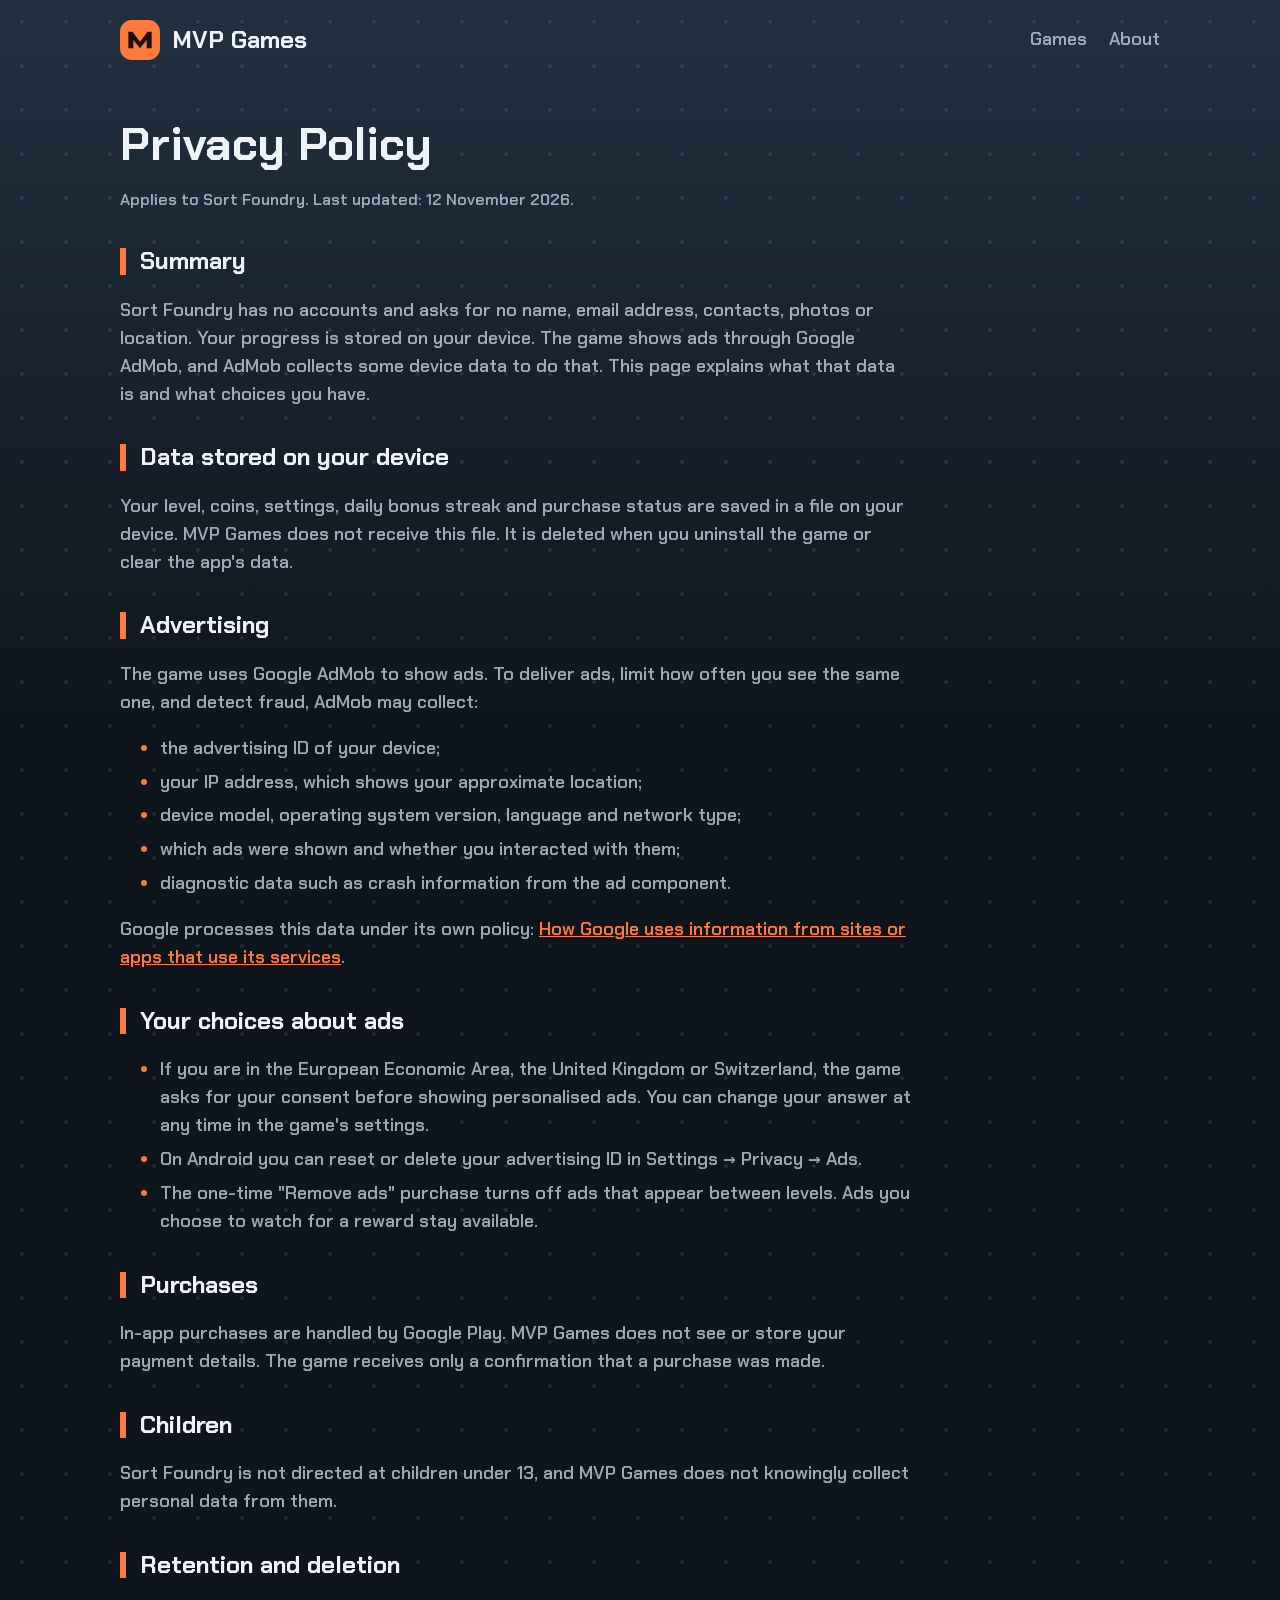
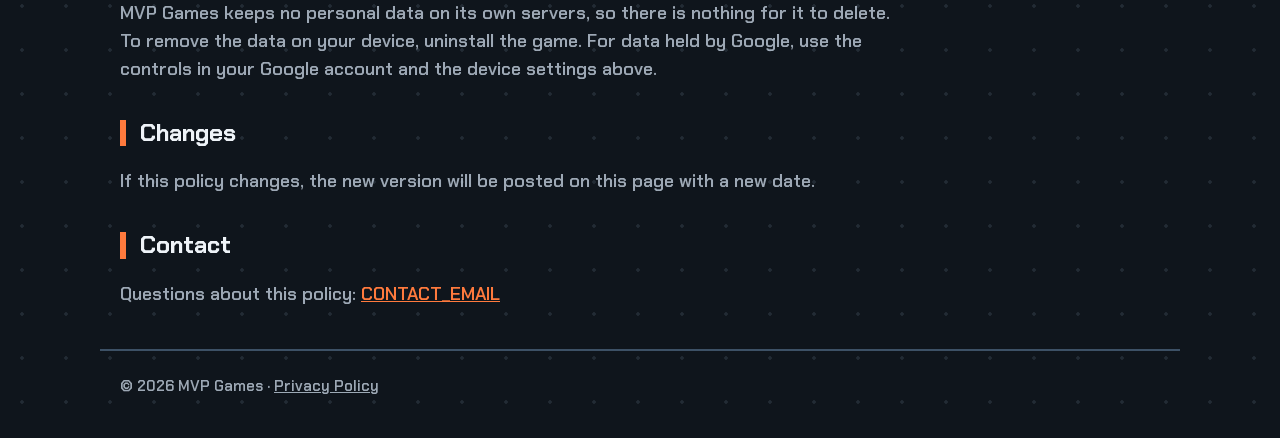
==== privacy.html @ a4110075 "Add privacy policy page Co-Authored-By: Claude Fable 5.2 <noreply@anthropic.com>" ====
<!doctype html>
<html lang="en">
<head>
<meta charset="utf-8">
<meta name="viewport" content="width=device-width, initial-scale=1">
<title>Privacy Policy · MVP Games</title>
<meta name="description" content="Privacy policy for Sort Foundry and other games by MVP Games.">
<meta name="theme-color" content="#0f151c">
<link rel="icon" href="assets/favicon.svg" type="image/svg+xml">
<link rel="stylesheet" href="style.css">
</head>
<body>

<header class="site-header">
  <a class="brand" href="./" aria-label="MVP Games home">
    <svg class="brand-mark" viewBox="0 0 48 48" aria-hidden="true">
      <rect width="48" height="48" rx="14" fill="#ff7a3d"/><path d="M10 34V14h5l9 12 9-12h5v20h-6V24l-8 10-8-10v10z" fill="#1a1206"/>
    </svg>
    <span>MVP Games</span>
  </a>
  <nav>
    <a href="./#games">Games</a>
    <a href="./#about">About</a>
  </nav>
</header>

<main class="legal">
  <h1>Privacy Policy</h1>
  <p class="updated">Applies to Sort Foundry. Last updated: 12 November 2026.</p>

  <h2>Summary</h2>
  <p>Sort Foundry has no accounts and asks for no name, email address, contacts, photos or location. Your progress is stored on your device. The game shows ads through Google AdMob, and AdMob collects some device data to do that. This page explains what that data is and what choices you have.</p>

  <h2>Data stored on your device</h2>
  <p>Your level, coins, settings, daily bonus streak and purchase status are saved in a file on your device. MVP Games does not receive this file. It is deleted when you uninstall the game or clear the app's data.</p>

  <h2>Advertising</h2>
  <p>The game uses Google AdMob to show ads. To deliver ads, limit how often you see the same one, and detect fraud, AdMob may collect:</p>
  <ul>
    <li>the advertising ID of your device;</li>
    <li>your IP address, which shows your approximate location;</li>
    <li>device model, operating system version, language and network type;</li>
    <li>which ads were shown and whether you interacted with them;</li>
    <li>diagnostic data such as crash information from the ad component.</li>
  </ul>
  <p>Google processes this data under its own policy: <a href="https://policies.google.com/technologies/partner-sites">How Google uses information from sites or apps that use its services</a>.</p>

  <h2>Your choices about ads</h2>
  <ul>
    <li>If you are in the European Economic Area, the United Kingdom or Switzerland, the game asks for your consent before showing personalised ads. You can change your answer at any time in the game's settings.</li>
    <li>On Android you can reset or delete your advertising ID in Settings &rarr; Privacy &rarr; Ads.</li>
    <li>The one-time "Remove ads" purchase turns off ads that appear between levels. Ads you choose to watch for a reward stay available.</li>
  </ul>

  <h2>Purchases</h2>
  <p>In-app purchases are handled by Google Play. MVP Games does not see or store your payment details. The game receives only a confirmation that a purchase was made.</p>

  <h2>Children</h2>
  <p>Sort Foundry is not directed at children under 13, and MVP Games does not knowingly collect personal data from them.</p>

  <h2>Retention and deletion</h2>
  <p>MVP Games keeps no personal data on its own servers, so there is nothing for it to delete. To remove the data on your device, uninstall the game. For data held by Google, use the controls in your Google account and the device settings above.</p>

  <h2>Changes</h2>
  <p>If this policy changes, the new version will be posted on this page with a new date.</p>

  <h2>Contact</h2>
  <p>Questions about this policy: <a href="mailto:CONTACT_EMAIL">CONTACT_EMAIL</a></p>
</main>

<footer>
  <p>&copy; 2026 MVP Games · <a href="privacy.html">Privacy Policy</a></p>
</footer>

</body>
</html>
---- style.css ----
@font-face {
  font-family: "Chakra Petch";
  src: url("assets/ChakraPetch-SemiBold.ttf") format("truetype");
  font-weight: 400 600;
  font-display: swap;
}

@font-face {
  font-family: "Chakra Petch";
  src: url("assets/ChakraPetch-Bold.ttf") format("truetype");
  font-weight: 700 900;
  font-display: swap;
}

/* Foundry palette: cool slate plates with molten and brass accents. */
:root {
  --bg: #0f151c;
  --bg-top: #223040;
  --panel: #1b2531;
  --panel-inset: #141c26;
  --edge: #3d5166;
  --text: #dfe8f1;
  --dim: rgba(197, 210, 224, 0.78);
  --title: #eef3f8;
  --molten: #ff7a3d;
  --brass: #f2c14e;
  --ink: #1a1206;
}

* { box-sizing: border-box; }

html { scroll-behavior: smooth; }

body {
  margin: 0;
  font-family: "Chakra Petch", system-ui, sans-serif;
  font-weight: 600;
  font-size: 18px;
  line-height: 1.55;
  color: var(--text);
  background-color: var(--bg);
  /* blueprint dots */
  background-image:
    radial-gradient(rgba(190, 220, 255, 0.11) 1.5px, transparent 2px),
    linear-gradient(var(--bg-top), var(--bg) 720px);
  background-size: 44px 44px, 100% 100%;
  background-repeat: repeat, no-repeat;
}

a { color: inherit; }

.site-header,
main,
footer {
  max-width: 1080px;
  margin: 0 auto;
  padding-left: 20px;
  padding-right: 20px;
}

.site-header {
  display: flex;
  align-items: center;
  justify-content: space-between;
  padding-top: 20px;
  padding-bottom: 20px;
}

.brand {
  display: flex;
  align-items: center;
  gap: 12px;
  font-weight: 700;
  font-size: 24px;
  color: var(--title);
  text-decoration: none;
}

.brand-mark { width: 40px; height: 40px; }

nav { display: flex; gap: 22px; }

nav a {
  text-decoration: none;
  color: var(--dim);
}

nav a:hover { color: var(--molten); }

.hero { padding: 72px 0 56px; }

h1 {
  margin: 0 0 18px;
  font-size: clamp(34px, 6vw, 60px);
  line-height: 1.08;
  font-weight: 700;
  color: var(--title);
}

.hero p {
  max-width: 34em;
  margin: 0 0 28px;
  font-size: 20px;
  color: var(--dim);
}

.button {
  display: inline-block;
  padding: 12px 26px;
  border-radius: 14px;
  background: var(--molten);
  border: 2px solid #99441c;
  border-bottom-width: 6px;
  color: var(--ink);
  font-weight: 700;
  text-decoration: none;
}

.button:hover { filter: brightness(1.1); }

.button:active { border-bottom-width: 2px; transform: translateY(4px); }

section { padding: 36px 0; }

h2 {
  margin: 0 0 22px;
  padding-left: 14px;
  border-left: 6px solid var(--molten);
  font-size: 30px;
  line-height: 1.1;
  font-weight: 700;
  color: var(--title);
}

.game {
  display: grid;
  grid-template-columns: minmax(0, 1fr) minmax(0, 1.15fr);
  gap: 36px;
  padding: 30px;
  background: var(--panel);
  border: 2px solid var(--edge);
  border-radius: 18px;
  box-shadow: 0 14px 40px rgba(0, 0, 0, 0.5);
}

.game-title {
  display: flex;
  align-items: center;
  gap: 16px;
  margin-bottom: 18px;
}

.game-title img { border-radius: 14px; }

h3 {
  margin: 0 0 6px;
  font-size: 36px;
  line-height: 1;
  font-weight: 700;
  color: var(--title);
}

.badge {
  display: inline-block;
  padding: 2px 10px;
  border-radius: 999px;
  background: var(--brass);
  color: var(--ink);
  font-size: 14px;
  font-weight: 700;
  letter-spacing: 0.05em;
  text-transform: uppercase;
}

.lead { margin: 0 0 14px; font-size: 20px; }

.game ul {
  margin: 0 0 22px;
  padding-left: 22px;
  color: var(--dim);
}

.game li { margin-bottom: 6px; }

.game li::marker { color: var(--molten); }

.facts {
  margin: 0;
  padding: 4px 14px;
  background: var(--panel-inset);
  border: 2px solid var(--edge);
  border-radius: 12px;
}

.facts div {
  display: flex;
  justify-content: space-between;
  gap: 16px;
  padding: 9px 0;
  border-bottom: 1px solid rgba(255, 255, 255, 0.07);
}

.facts div:last-child { border-bottom: 0; }

.facts dt { color: var(--dim); }

.facts dd { margin: 0; font-weight: 700; text-align: right; }

.shots {
  display: grid;
  grid-template-columns: repeat(3, minmax(0, 1fr));
  gap: 12px;
  align-items: start;
}

.shots img {
  width: 100%;
  height: auto;
  border-radius: 12px;
  border: 2px solid var(--edge);
}

.about p { max-width: 42em; margin: 0; color: var(--dim); }

footer {
  margin-top: 40px;
  padding-top: 24px;
  padding-bottom: 40px;
  border-top: 2px solid var(--edge);
  color: var(--dim);
  font-size: 15px;
}

footer p { margin: 0; }

.legal { padding-top: 40px; }

.legal h1 { font-size: clamp(30px, 5vw, 46px); }

.legal h2 { margin-top: 36px; font-size: 24px; }

.legal p,
.legal ul { max-width: 44em; color: var(--dim); }

.legal li { margin-bottom: 6px; }

.legal li::marker { color: var(--molten); }

.legal a { color: var(--molten); }

.legal .updated { font-size: 16px; }

@media (max-width: 860px) {
  .game { grid-template-columns: 1fr; padding: 20px; }
  .hero { padding: 44px 0 32px; }
}

@media (max-width: 480px) {
  nav { gap: 16px; }
  .shots { gap: 8px; }
  .facts div { flex-direction: column; gap: 0; }
  .facts dd { text-align: left; }
}
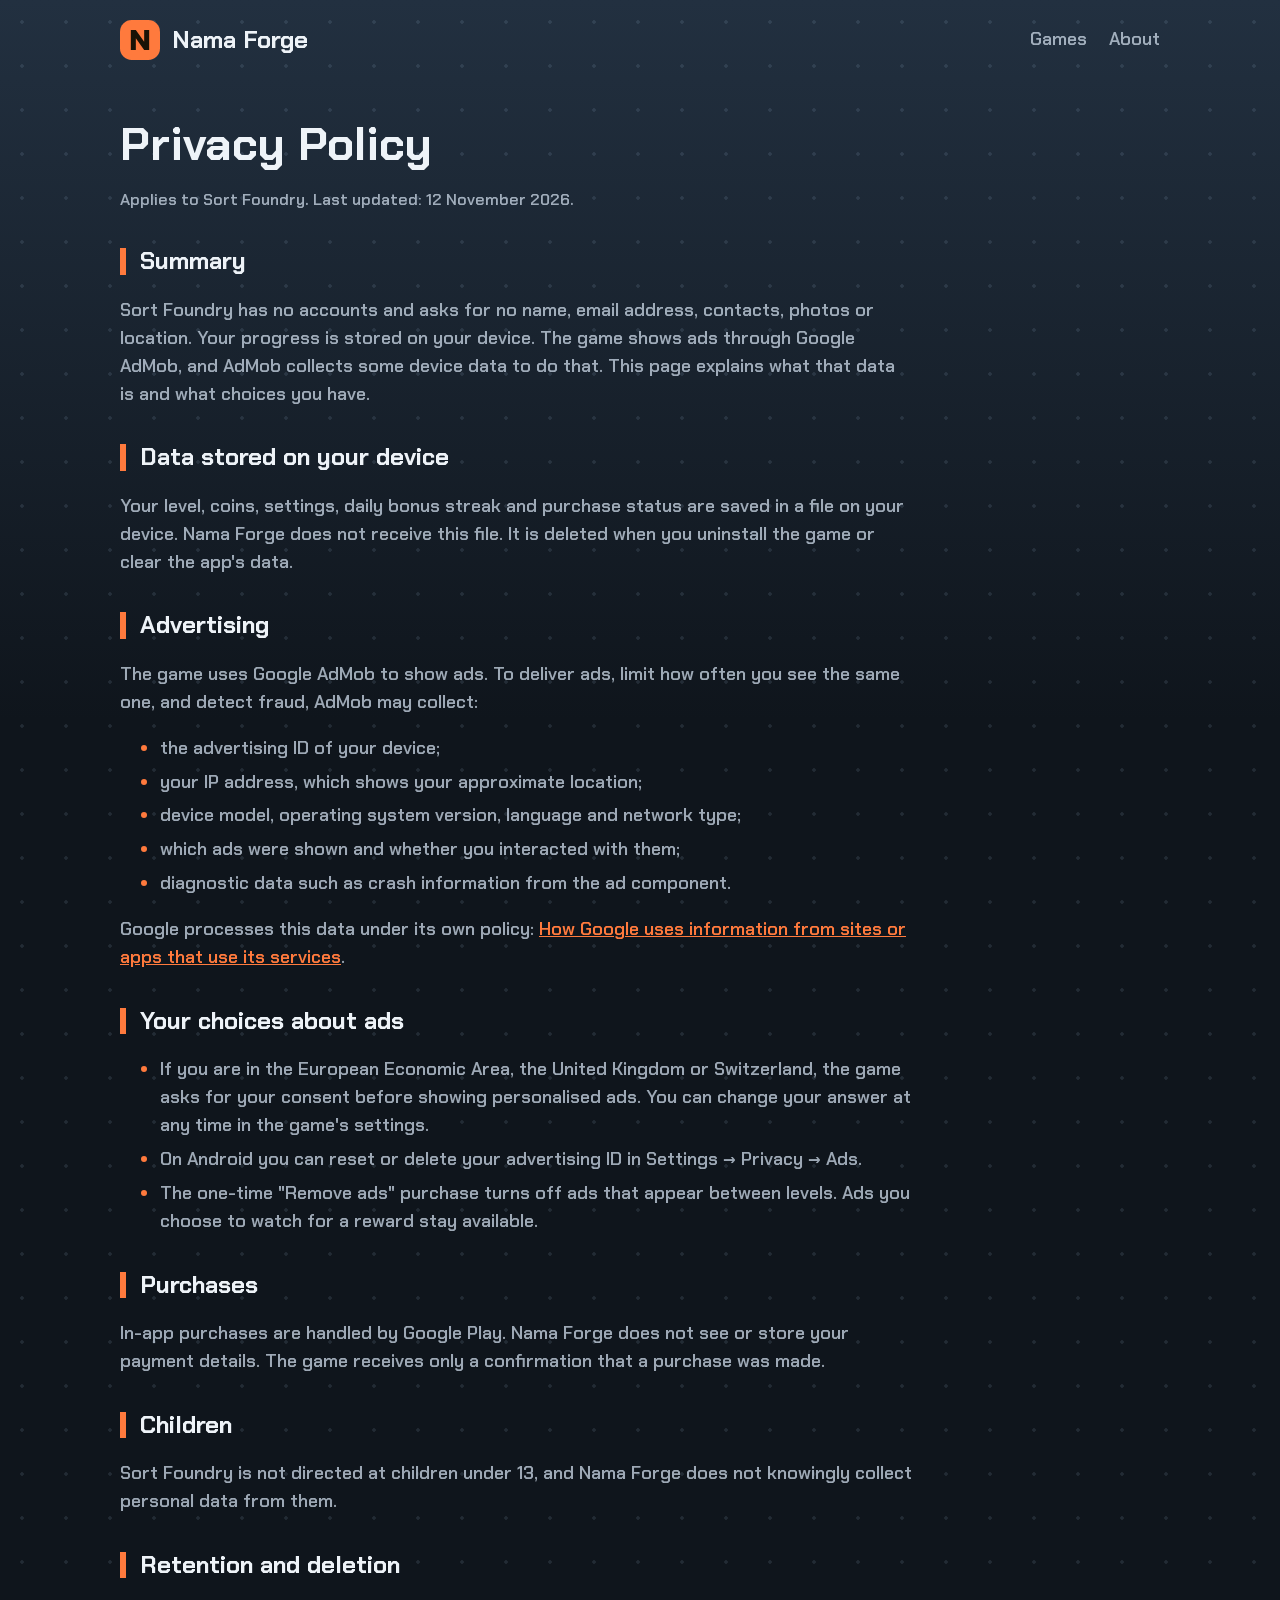
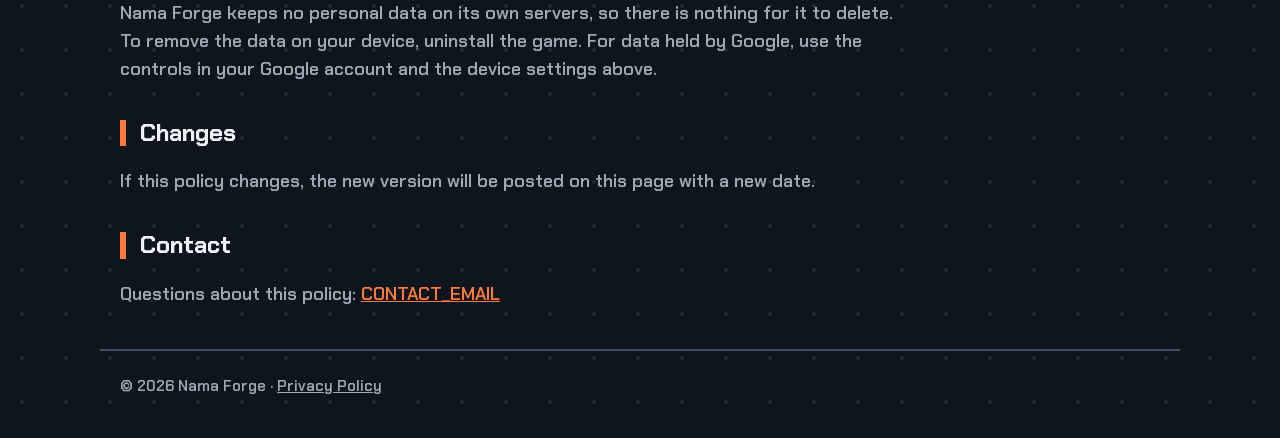
==== commit 2d3fa962: "Rename the studio to Nama Forge Co-Authored-By: Claude Fable 5.2 <noreply@anthropic.com>" ====
--- a/privacy.html
+++ b/privacy.html
@@ -3,8 +3,8 @@
 <head>
 <meta charset="utf-8">
 <meta name="viewport" content="width=device-width, initial-scale=1">
-<title>Privacy Policy · MVP Games</title>
-<meta name="description" content="Privacy policy for Sort Foundry and other games by MVP Games.">
+<title>Privacy Policy · Nama Forge</title>
+<meta name="description" content="Privacy policy for Sort Foundry and other products by Nama Forge.">
 <meta name="theme-color" content="#0f151c">
 <link rel="icon" href="assets/favicon.svg" type="image/svg+xml">
 <link rel="stylesheet" href="style.css">
@@ -12,11 +12,11 @@
 <body>
 
 <header class="site-header">
-  <a class="brand" href="./" aria-label="MVP Games home">
+  <a class="brand" href="./" aria-label="Nama Forge home">
     <svg class="brand-mark" viewBox="0 0 48 48" aria-hidden="true">
-      <rect width="48" height="48" rx="14" fill="#ff7a3d"/><path d="M10 34V14h5l9 12 9-12h5v20h-6V24l-8 10-8-10v10z" fill="#1a1206"/>
+      <rect width="48" height="48" rx="14" fill="#ff7a3d"/><path d="M13 36V12h6l10 14V12h6v24h-6L19 22v14z" fill="#1a1206"/>
     </svg>
-    <span>MVP Games</span>
+    <span>Nama Forge</span>
   </a>
   <nav>
     <a href="./#games">Games</a>
@@ -32,7 +32,7 @@
   <p>Sort Foundry has no accounts and asks for no name, email address, contacts, photos or location. Your progress is stored on your device. The game shows ads through Google AdMob, and AdMob collects some device data to do that. This page explains what that data is and what choices you have.</p>
 
   <h2>Data stored on your device</h2>
-  <p>Your level, coins, settings, daily bonus streak and purchase status are saved in a file on your device. MVP Games does not receive this file. It is deleted when you uninstall the game or clear the app's data.</p>
+  <p>Your level, coins, settings, daily bonus streak and purchase status are saved in a file on your device. Nama Forge does not receive this file. It is deleted when you uninstall the game or clear the app's data.</p>
 
   <h2>Advertising</h2>
   <p>The game uses Google AdMob to show ads. To deliver ads, limit how often you see the same one, and detect fraud, AdMob may collect:</p>
@@ -53,13 +53,13 @@
   </ul>
 
   <h2>Purchases</h2>
-  <p>In-app purchases are handled by Google Play. MVP Games does not see or store your payment details. The game receives only a confirmation that a purchase was made.</p>
+  <p>In-app purchases are handled by Google Play. Nama Forge does not see or store your payment details. The game receives only a confirmation that a purchase was made.</p>
 
   <h2>Children</h2>
-  <p>Sort Foundry is not directed at children under 13, and MVP Games does not knowingly collect personal data from them.</p>
+  <p>Sort Foundry is not directed at children under 13, and Nama Forge does not knowingly collect personal data from them.</p>
 
   <h2>Retention and deletion</h2>
-  <p>MVP Games keeps no personal data on its own servers, so there is nothing for it to delete. To remove the data on your device, uninstall the game. For data held by Google, use the controls in your Google account and the device settings above.</p>
+  <p>Nama Forge keeps no personal data on its own servers, so there is nothing for it to delete. To remove the data on your device, uninstall the game. For data held by Google, use the controls in your Google account and the device settings above.</p>
 
   <h2>Changes</h2>
   <p>If this policy changes, the new version will be posted on this page with a new date.</p>
@@ -69,7 +69,7 @@
 </main>
 
 <footer>
-  <p>&copy; 2026 MVP Games · <a href="privacy.html">Privacy Policy</a></p>
+  <p>&copy; 2026 Nama Forge · <a href="privacy.html">Privacy Policy</a></p>
 </footer>
 
 </body>
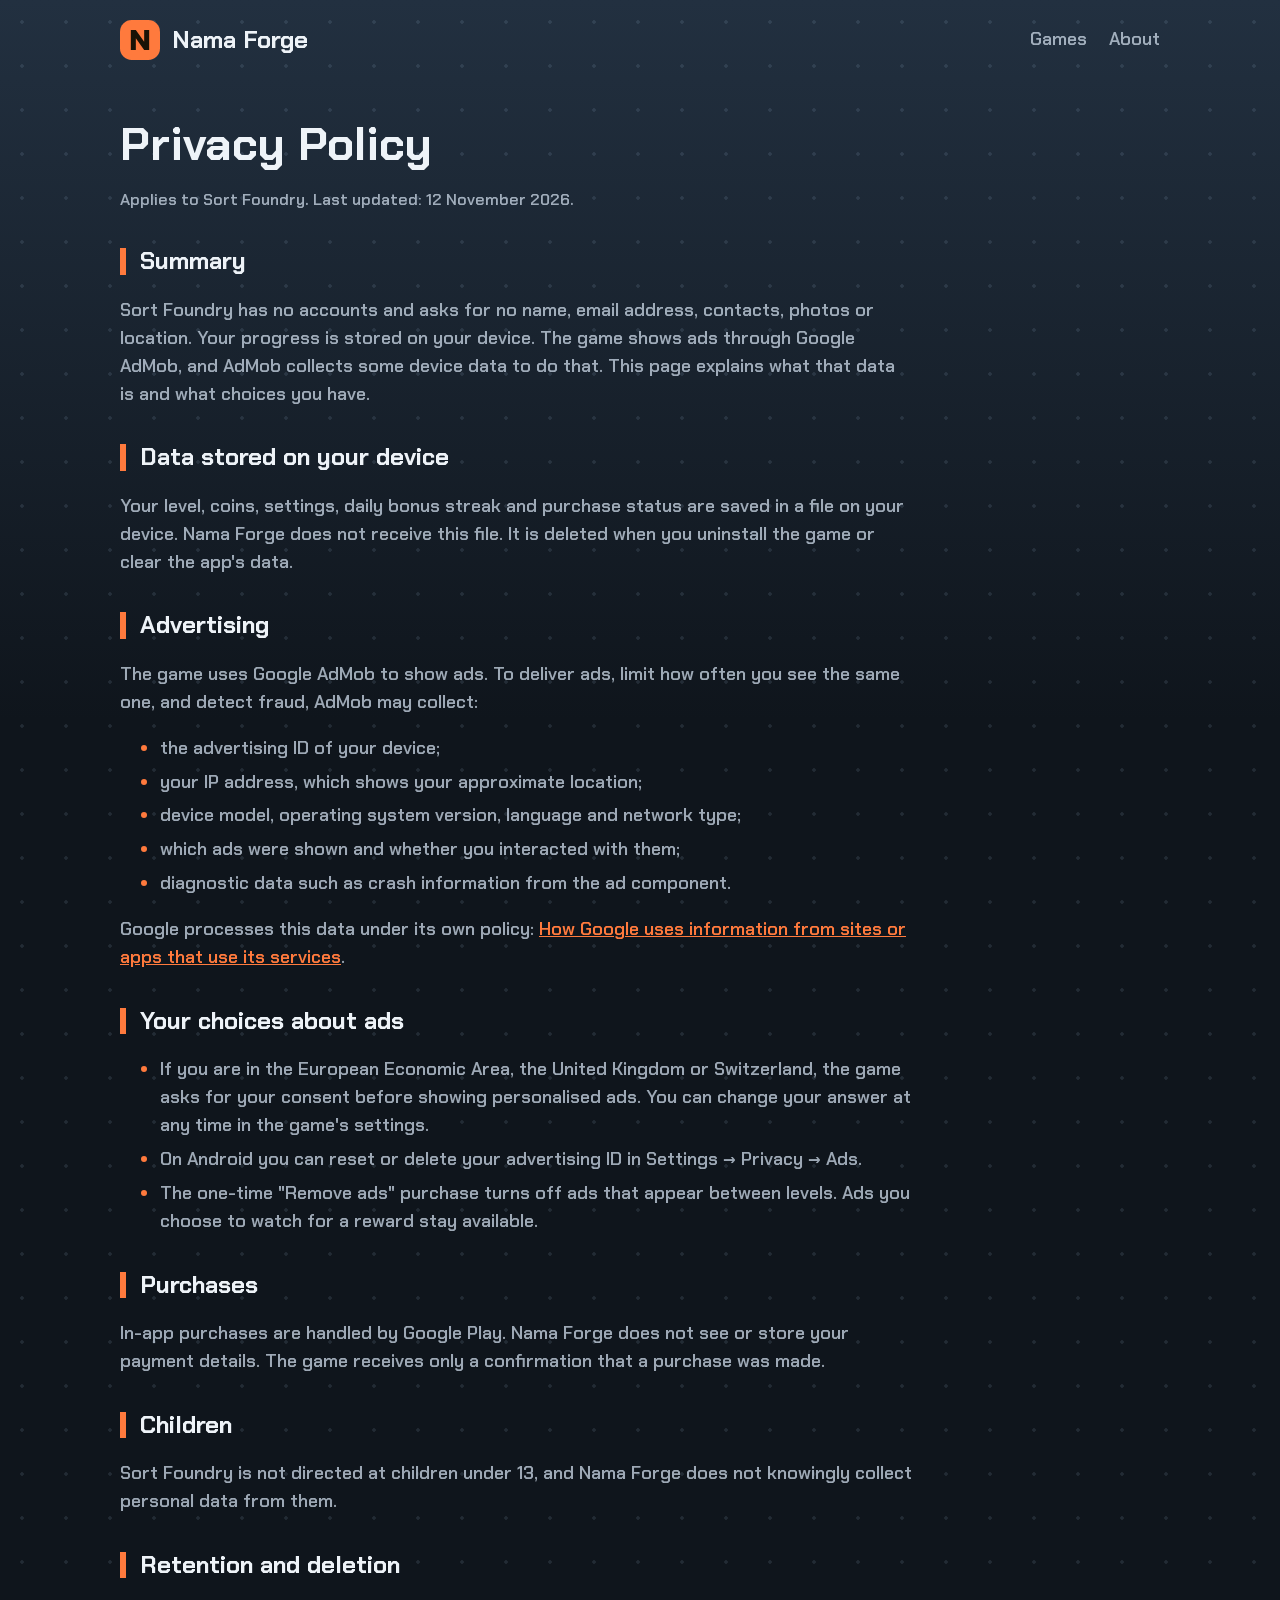
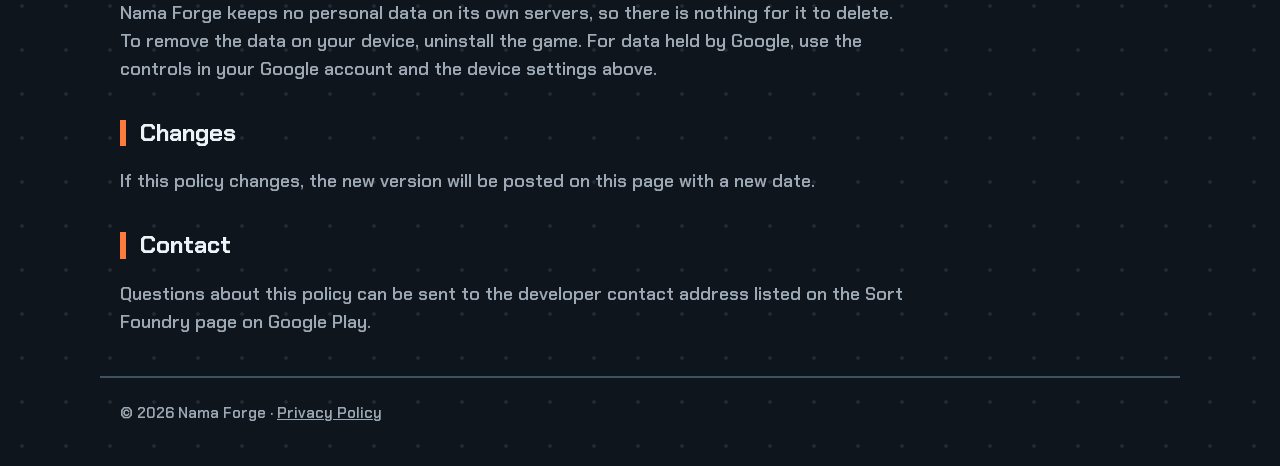
==== commit de599b5e: "Point policy questions to the store contact address Co-Authored-By: Claude Fable 5.2 <noreply@anthro" ====
--- a/privacy.html
+++ b/privacy.html
@@ -65,7 +65,7 @@
   <p>If this policy changes, the new version will be posted on this page with a new date.</p>
 
   <h2>Contact</h2>
-  <p>Questions about this policy: <a href="mailto:CONTACT_EMAIL">CONTACT_EMAIL</a></p>
+  <p>Questions about this policy can be sent to the developer contact address listed on the Sort Foundry page on Google Play.</p>
 </main>
 
 <footer>
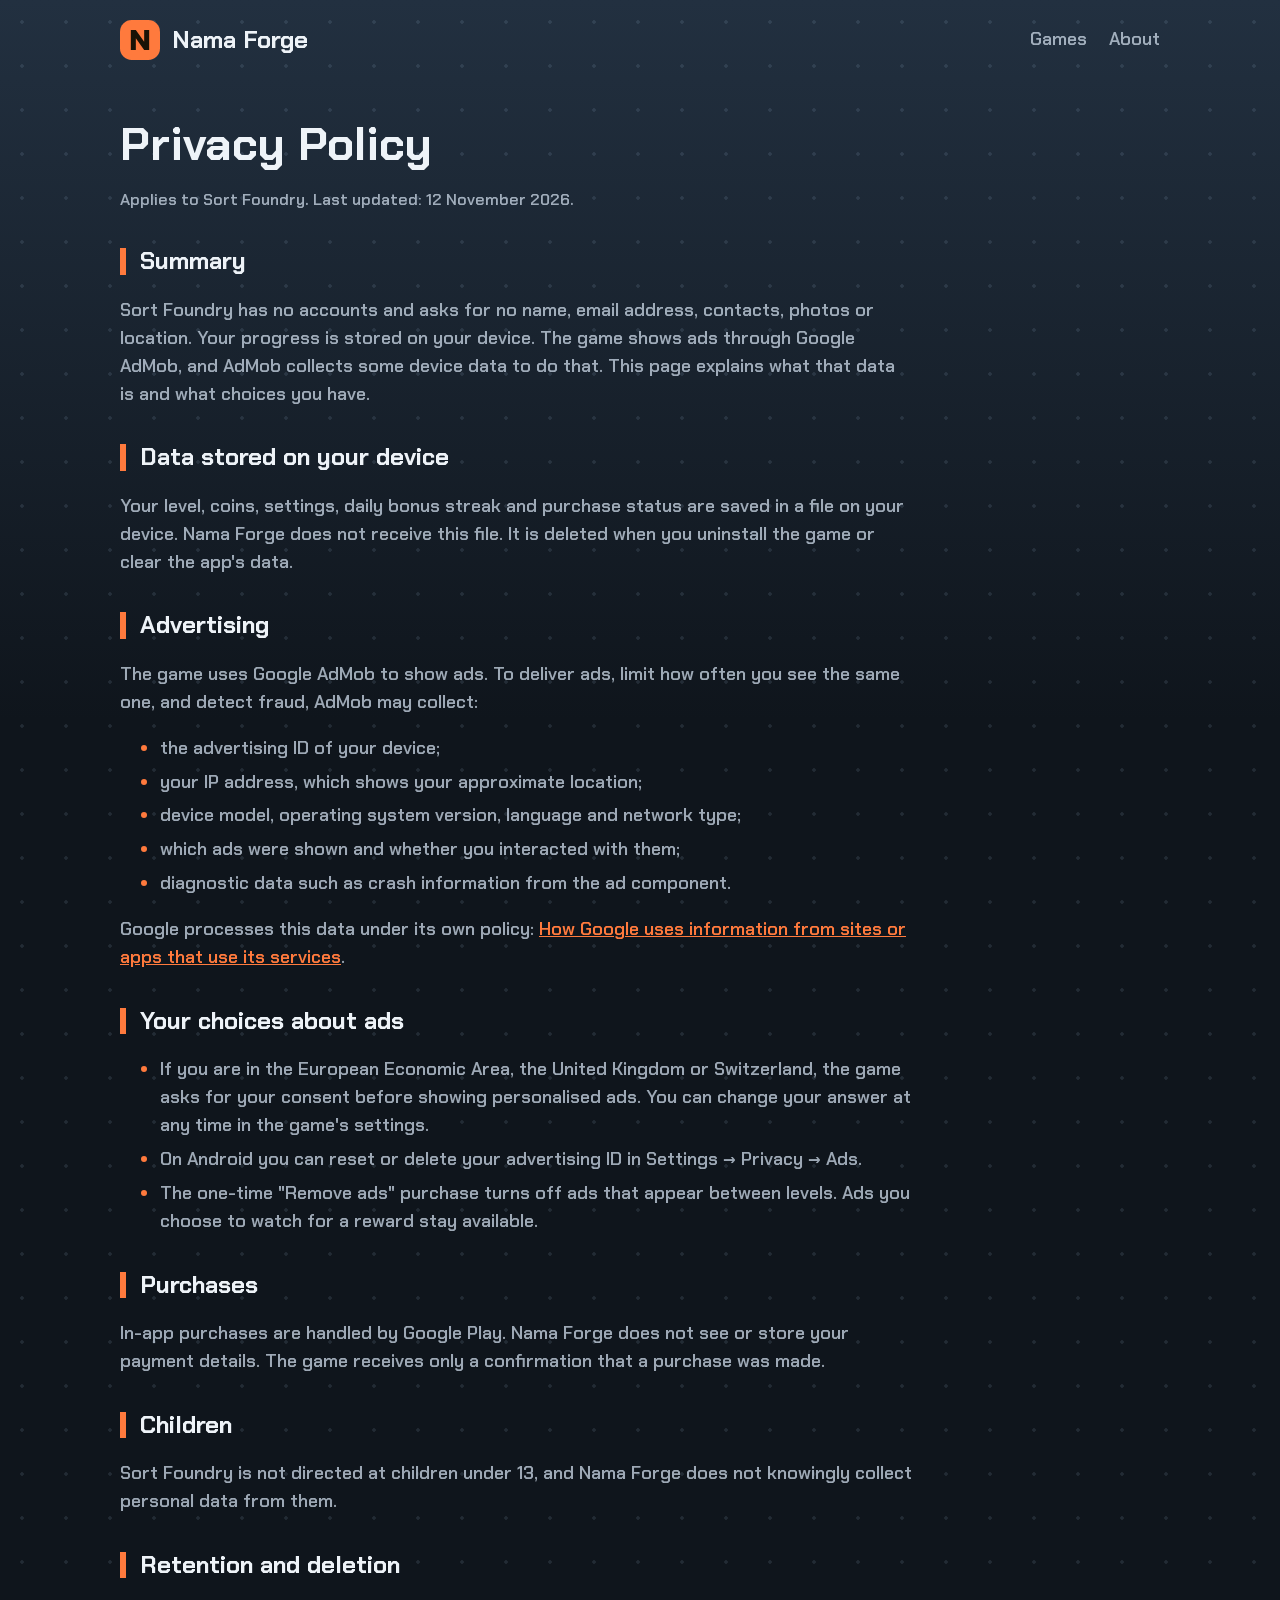
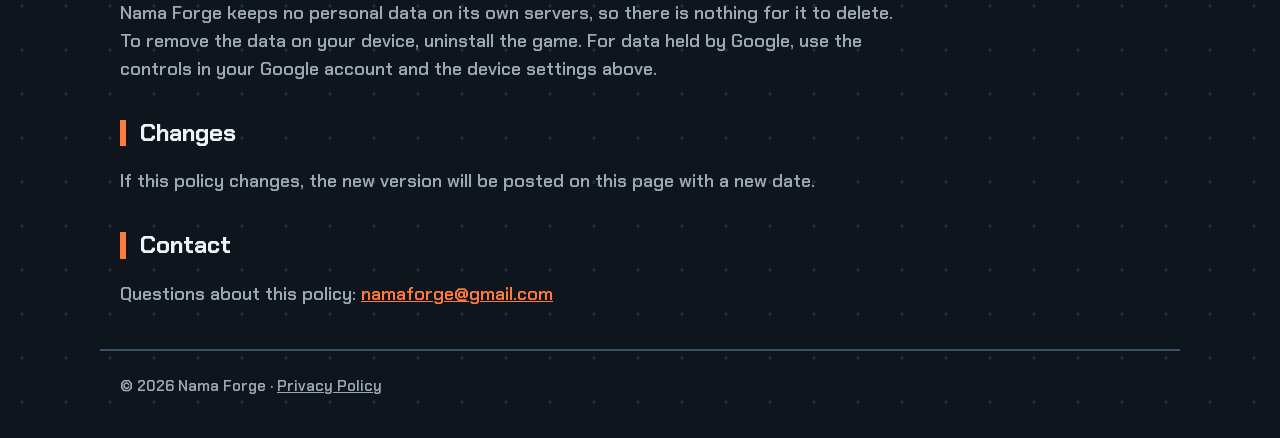
==== commit e9519ccf: "Add the studio contact address Co-Authored-By: Claude Fable 5.2 <noreply@anthropic.com>" ====
--- a/privacy.html
+++ b/privacy.html
@@ -65,7 +65,7 @@
   <p>If this policy changes, the new version will be posted on this page with a new date.</p>
 
   <h2>Contact</h2>
-  <p>Questions about this policy can be sent to the developer contact address listed on the Sort Foundry page on Google Play.</p>
+  <p>Questions about this policy: <a href="mailto:namaforge@gmail.com">namaforge@gmail.com</a></p>
 </main>
 
 <footer>
